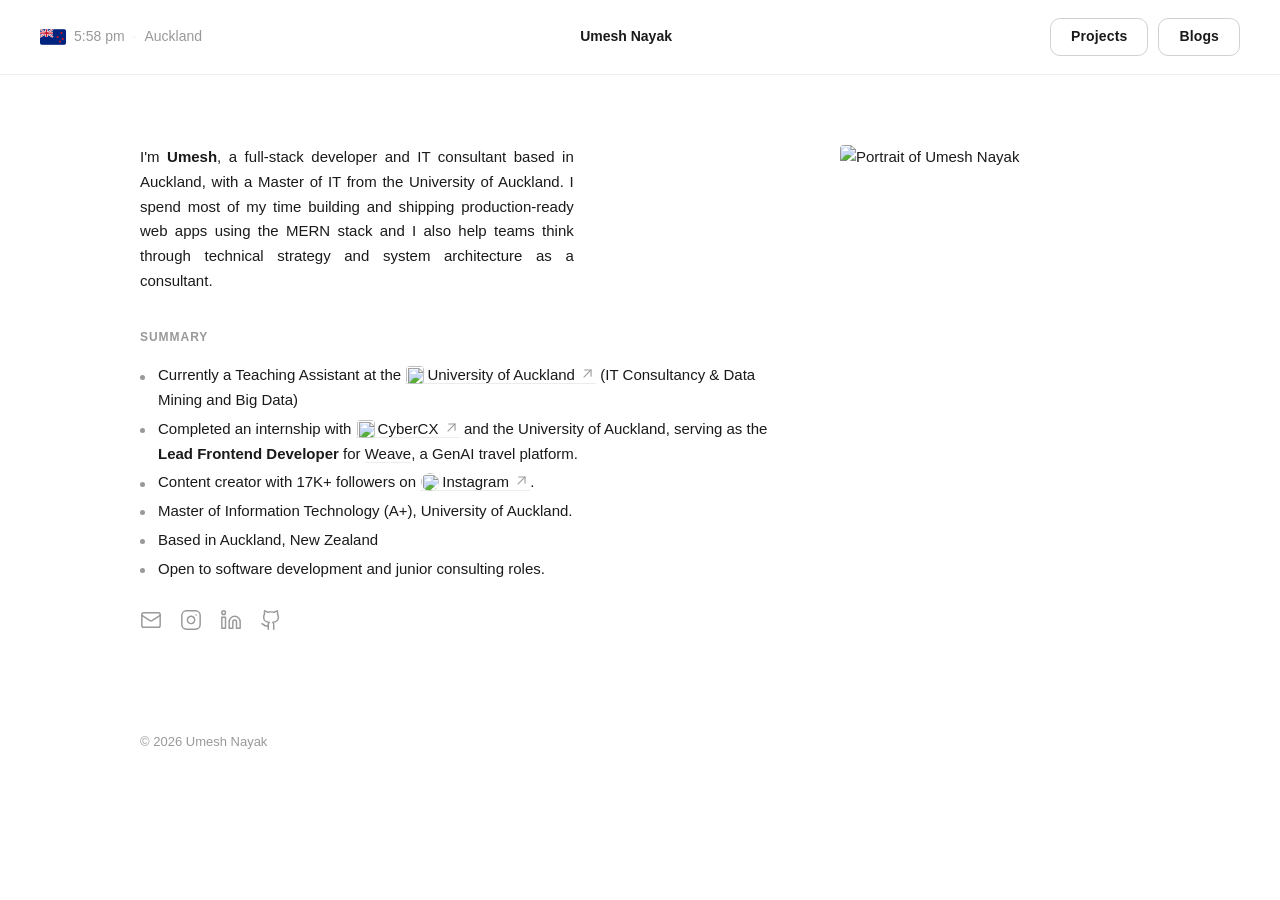
==== index.html @ 2d36c0cc "first commit" ====
<!DOCTYPE html>
<html lang="en">
<head>
  <meta charset="UTF-8" />
  <meta name="viewport" content="width=device-width, initial-scale=1.0" />
  <title>Umesh Nayak</title>
  <meta name="description" content="Umesh Nayak — Full-Stack Developer & IT Consultant, Auckland." />
  <link rel="stylesheet" href="style.css" />
</head>
<body>
  <!-- ===== Shared top bar (keep this identical on every page) ===== -->
  <header class="topbar">
    <!-- Auckland live clock + NZ flag, pinned left -->
    <div class="meta">
      <!-- Simple hand-drawn NZ flag. Swap for an official SVG any time. -->
      <svg class="flag" viewBox="0 0 40 24" width="26" height="16" role="img" aria-label="New Zealand">
        <rect width="40" height="24" fill="#00247d" />
        <path d="M0 0 20 12M20 0 0 12" stroke="#fff" stroke-width="3" />
        <path d="M10 0V12M0 6H20" stroke="#fff" stroke-width="4" />
        <path d="M10 0V12M0 6H20" stroke="#cc142b" stroke-width="2" />
        <path d="M0 0 20 12M20 0 0 12" stroke="#cc142b" stroke-width="1" />
        <circle cx="33" cy="6" r="1.7" fill="#cc142b" />
        <circle cx="27" cy="12" r="1.7" fill="#cc142b" />
        <circle cx="35" cy="15" r="1.7" fill="#cc142b" />
        <circle cx="31" cy="19" r="1.7" fill="#cc142b" />
      </svg>
      <span id="clock">--:--</span>
      <span class="dot">·</span>
      <span>Auckland</span>
    </div>

    <a href="index.html" class="name">Umesh Nayak</a>

    <nav class="nav">
      <a class="metal-btn metal-btn--ghost" href="projects.html">Projects</a>
      <a class="metal-btn metal-btn--ghost" href="blogs.html">Blogs</a>
    </nav>
  </header>

  <main class="wrap">
    <!-- ===== Intro + photo ===== -->
    <section class="intro">
      <div class="intro-text">
        <p>
          I'm <strong>Umesh</strong>, a full-stack developer and IT consultant based in Auckland, 
          with a Master of IT from the University of Auckland. I spend most of my 
          time building and shipping production-ready web apps using the MERN stack 
          and I also help teams think through technical 
          strategy and system architecture as a consultant.
        </p>

        <h2 class="label">Summary</h2>
        <ul class="summary">
          <li>Currently a Teaching Assistant at the <a href="https://www.auckland.ac.nz" target="_blank" rel="noopener noreferrer"><img class="inline-logo" src="https://www.google.com/s2/favicons?domain=auckland.ac.nz&amp;sz=64" alt="" />University of Auckland</a> (IT Consultancy & Data Mining and Big Data)</li>
          <li>Completed an internship with <a href="https://www.cybercx.com.au/" target="_blank" rel="noopener noreferrer"><img class="inline-logo" src="https://www.google.com/s2/favicons?domain=cybercx.com&amp;sz=64" alt="" />CyberCX</a> and the University of Auckland, serving as the <b>Lead Frontend Developer</b> for <a href="projects.html">Weave</a>, a GenAI travel platform.</li>
          <li>Content creator with 17K+ followers on <a href="https://www.instagram.com/gujju_kiwi/" target="_blank" rel="noopener noreferrer"><img class="inline-logo round" src="https://www.google.com/s2/favicons?domain=instagram.com&amp;sz=64" alt="" />Instagram</a>.</li>
          <li>Master of Information Technology (A+), University of Auckland.</li>
          <li>Based in Auckland, New Zealand</li>
          <li>Open to software development and junior consulting roles.</li>
        </ul>

        <!-- Thin line icons (Lucide style). stroke="currentColor" means the
             link colour in style.css tints them; hover darkens them. -->
        <div class="socials">
          <a class="social-link" href="mailto:upnayak2512@gmail.com" aria-label="Email">
            <svg viewBox="0 0 24 24" fill="none" stroke="currentColor" stroke-width="1.6" stroke-linecap="round" stroke-linejoin="round" aria-hidden="true">
              <rect width="20" height="16" x="2" y="4" rx="2" />
              <path d="m22 7-8.97 5.7a1.94 1.94 0 0 1-2.06 0L2 7" />
            </svg>
          </a>
          <a class="social-link" href="https://www.instagram.com/nayak__umesh" target="_blank" rel="noopener noreferrer" aria-label="Instagram">
            <svg viewBox="0 0 24 24" fill="none" stroke="currentColor" stroke-width="1.6" stroke-linecap="round" stroke-linejoin="round" aria-hidden="true">
              <rect width="20" height="20" x="2" y="2" rx="5" ry="5" />
              <path d="M16 11.37A4 4 0 1 1 12.63 8 4 4 0 0 1 16 11.37z" />
              <line x1="17.5" x2="17.51" y1="6.5" y2="6.5" />
            </svg>
          </a>
          <a class="social-link" href="https://www.linkedin.com/in/nayak-umesh/" target="_blank" rel="noopener noreferrer" aria-label="LinkedIn">
            <svg viewBox="0 0 24 24" fill="none" stroke="currentColor" stroke-width="1.6" stroke-linecap="round" stroke-linejoin="round" aria-hidden="true">
              <path d="M16 8a6 6 0 0 1 6 6v7h-4v-7a2 2 0 0 0-2-2 2 2 0 0 0-2 2v7h-4v-7a6 6 0 0 1 6-6z" />
              <rect width="4" height="12" x="2" y="9" />
              <circle cx="4" cy="4" r="2" />
            </svg>
          </a>
          <a class="social-link" href="https://github.com/umesh-2512" target="_blank" rel="noopener noreferrer" aria-label="GitHub">
            <svg viewBox="0 0 24 24" fill="none" stroke="currentColor" stroke-width="1.6" stroke-linecap="round" stroke-linejoin="round" aria-hidden="true">
              <path d="M15 22v-4a4.8 4.8 0 0 0-1-3.5c3 0 6-2 6-5.5.08-1.25-.27-2.48-1-3.5.28-1.15.28-2.35 0-3.5 0 0-1 0-3 1.5-2.64-.5-5.36-.5-8 0C6 2 5 2 5 2c-.3 1.15-.3 2.35 0 3.5A5.403 5.403 0 0 0 4 9c0 3.5 3 5.5 6 5.5-.39.49-.68 1.05-.85 1.65-.17.6-.22 1.23-.15 1.85v4" />
              <path d="M9 18c-4.51 2-5-2-7-2" />
            </svg>
          </a>
        </div>
      </div>

      <div class="intro-photo">
        <img src="img/UMESH.jpeg" alt="Portrait of Umesh Nayak" />
      </div>
    </section>

  </main>

  <footer class="foot">
    <span>&copy; <span id="year"></span> Umesh Nayak</span>
  </footer>

  <script src="script.js"></script>
</body>
</html>
---- style.css ----
/* ===================================================================
   Portfolio styles — one file, top to bottom:
     1. Variables + reset
     2. Top bar (clock, flag, name, nav)
     3. Page layout
     4. Sections (intro, experience/education, skills)
     5. Lists + socials
     6. Gallery + lightbox
     7. Footer
     8. Project categories (tabs + cards)
     9. Responsive
   =================================================================== */

/* ---------- 1. Variables + reset ---------- */
:root {
  --text: #1a1a1a;      /* main text      */
  --muted: #999;        /* dates, labels  */
  --line: #ececec;      /* borders        */
  --link: #3b5bdb;      /* link colour    */
  --accent-dev: #3b5bdb;        /* Development projects accent */
  --accent-consulting: #0d9488; /* Consulting projects accent  */
  --bg: #ffffff;
  --max-width: 1080px;
  --font: -apple-system, BlinkMacSystemFont, "Segoe UI", Roboto, Helvetica,
    Arial, sans-serif;
}

* {
  margin: 0;
  padding: 0;
  box-sizing: border-box;
}

body {
  font-family: var(--font);
  font-size: 15px;
  line-height: 1.65;
  color: var(--text);
  background: var(--bg);
  -webkit-font-smoothing: antialiased;
}

img {
  max-width: 100%;
  display: block;
}

a {
  color: var(--link);
}

/* ---------- 2. Top bar ---------- */
.topbar {
  display: flex;
  align-items: center;
  justify-content: space-between;
  gap: 20px;
  padding: 18px 40px;
  border-bottom: 1px solid var(--line);
  font-size: 14px;
}

/* Auckland clock + NZ flag, pinned to the left */
.meta {
  display: flex;
  align-items: center;
  gap: 8px;
  color: var(--muted);
  font-variant-numeric: tabular-nums;
}
.meta .flag {
  border-radius: 2px;
  flex-shrink: 0;
}
.meta .dot {
  color: var(--line);
}

.name {
  font-weight: 600;
  color: var(--text);
  text-decoration: none;
}

.nav {
  display: flex;
  gap: 10px;
}
/* the nav buttons are .metal-btn (see section 5) — just size them down a bit here */
.nav .metal-btn {
  height: 38px;
  padding: 0 20px;
}

/* ---------- 3. Page layout ---------- */
.wrap {
  max-width: var(--max-width);
  margin: 0 auto;
  padding: 70px 40px 40px;
}

/* space between the stacked sections on a page */
.block {
  margin-top: 56px;
}

.label {
  font-size: 12px;
  font-weight: 600;
  letter-spacing: 0.08em;
  text-transform: uppercase;
  color: var(--muted);
  margin: 0 0 16px;
}

/* ---------- 4. Sections ---------- */

/* Intro: text on the left, photo on the right */
.intro {
  display: grid;
  grid-template-columns: 1fr 300px;
  gap: 60px;
  align-items: start;
}
.intro-text p {
  max-width: 52ch;
  text-align: justify;
}
.intro-photo img {
  width: 100%;
  border-radius: 4px;
  object-fit: cover;
}

.intro .label {
  margin-top: 34px;
}

/* Summary bullets */
.summary {
  list-style: none;
}
.summary li {
  position: relative;
  padding-left: 18px;
  margin-bottom: 4px;
}
.summary li::before {
  content: "";
  position: absolute;
  left: 0;
  top: 0.75em;
  width: 5px;
  height: 5px;
  border-radius: 50%;
  background: var(--muted);
}

/* Experience + Education entries */
.entry {
  max-width: 62ch;
  margin-bottom: 24px;
}
.entry:last-child {
  margin-bottom: 0;
}
.entry-head {
  display: flex;
  justify-content: space-between;
  align-items: baseline;
  gap: 16px;
}
.entry-title {
  font-weight: 600;
}
.entry-date {
  color: var(--muted);
  font-size: 13px;
  white-space: nowrap;
}
.entry-org {
  color: var(--muted);
  font-size: 14px;
}
.entry-desc {
  margin-top: 6px;
}

/* Skills table */
.skills {
  display: grid;
  gap: 10px;
  max-width: 62ch;
}
.skills > div {
  display: grid;
  grid-template-columns: 120px 1fr;
  gap: 16px;
}
.skills dt {
  color: var(--muted);
  font-size: 14px;
}

/* ---------- 5. Lists + socials ---------- */
.list {
  list-style: none;
  max-width: 62ch;
}
.list li {
  display: flex;
  flex-direction: column;
  margin-bottom: 20px;
}
.list-title {
  align-self: start;          /* underline hugs the text, not the whole row */
  color: var(--text);
  text-decoration: none;
  font-weight: 600;
  border-bottom: 1px solid var(--line);
  transition: border-color 0.15s ease;
}
.list-title:hover {
  border-bottom-color: var(--text);
}
.list-desc {
  color: var(--muted);
  font-size: 14px;
}

.socials {
  display: flex;
  gap: 18px;
  margin-top: 28px;
}
.socials a {
  display: inline-flex;
  color: var(--muted);
  text-decoration: none;
  transition: color 0.15s ease;
}
.socials a:hover {
  color: var(--text);
}
.socials svg {
  width: 22px;
  height: 22px;
}

/* Text links inside the content (Summary, Experience, Projects).
   Normal text colour + a grey underline; on hover the underline
   darkens and the arrow nudges up-and-right. */
.intro-text a:not(.social-link):not(.metal-btn),
.entry-desc a,
.list-desc a {
  color: var(--text);
  text-decoration: none;
  border-bottom: 1px solid var(--line);
  transition: border-color 0.15s ease;
}
.intro-text a:not(.social-link):hover,
.entry-desc a:hover,
.list-desc a:hover {
  border-bottom-color: var(--text);
}

/* "Opens in a new tab" arrow, added automatically to external links.
   It's a thin SVG so it stays crisp at any size — tweak --arrow-size
   to make it bigger or smaller. On hover it darkens and nudges. */
.intro-text a[target="_blank"]:not(.social-link)::after,
.entry-desc a[target="_blank"]::after,
.list-desc a[target="_blank"]::after,
.list-title[target="_blank"]::after {
  --arrow-size: 1.15em;
  content: "";
  display: inline-block;
  width: var(--arrow-size);
  height: var(--arrow-size);
  margin-left: 4px;
  vertical-align: -0.15em;
  background: no-repeat center / contain
    url("data:image/svg+xml,%3Csvg xmlns='http://www.w3.org/2000/svg' viewBox='0 0 24 24' fill='none' stroke='%23999' stroke-width='1.5' stroke-linecap='round' stroke-linejoin='round'%3E%3Cline x1='7' y1='17' x2='17' y2='7'/%3E%3Cpolyline points='8 7 17 7 17 16'/%3E%3C/svg%3E");
  transition: transform 0.15s ease, filter 0.15s ease;
}
.intro-text a[target="_blank"]:not(.social-link):hover::after,
.entry-desc a[target="_blank"]:hover::after,
.list-desc a[target="_blank"]:hover::after,
.list-title[target="_blank"]:hover::after {
  transform: translate(2px, -2px);
  filter: brightness(0); /* grey arrow -> near-black on hover */
}

/* Small logo / avatar sitting inline with text (see Summary bullets) */
.inline-logo {
  display: inline-block;      /* overrides the global `img { display: block }` */
  width: 18px;
  height: 18px;
  border-radius: 4px;         /* add class "round" for circular avatars */
  object-fit: cover;
  vertical-align: -4px;       /* nudges it onto the text baseline */
  margin: 0 3px 0 1px;
}
.inline-logo.round {
  border-radius: 50%;
}

/* Nav buttons (Projects, Gallery).
   Two variants for hierarchy: --primary is filled, --ghost is outline.
   Motion is CSS, tuned to the Framer Motion spec: ~180ms, a spring-like
   ease with a touch of overshoot, scale-up on hover, scale-down on press. */
.metal-btn {
  --btn-ease: cubic-bezier(0.34, 1.4, 0.64, 1); /* mild spring overshoot */
  display: inline-flex;
  align-items: center;
  justify-content: center;
  gap: 7px;
  height: 46px;
  padding: 0 26px;
  border: 1px solid transparent;
  border-radius: 10px;
  font-size: 14px;
  font-weight: 600;
  letter-spacing: 0.01em;
  white-space: nowrap;
  text-decoration: none;
  cursor: pointer;
  color: var(--text);
  transition: transform 180ms var(--btn-ease), background-color 180ms ease,
    border-color 180ms ease, box-shadow 180ms ease, color 180ms ease;
}
.metal-btn:focus-visible {
  outline: 2px solid var(--text);
  outline-offset: 2px;
}
.metal-btn:active {
  transform: scale(0.97);
  transition-duration: 90ms;
}


/* Secondary — ghost / outline, flat at rest */
.metal-btn--ghost {
  background-color: transparent;
  border-color: rgba(0, 0, 0, 0.18);
}
.metal-btn--ghost:hover {
  transform: scale(1.03);
  background-color: rgba(0, 0, 0, 0.05);
  border-color: rgba(0, 0, 0, 0.32);
  box-shadow: 0 4px 14px rgba(0, 0, 0, 0.08);
}
.metal-btn--ghost:active {
  transform: scale(0.97);
  background-color: rgba(0, 0, 0, 0.07);
}

@media (prefers-reduced-motion: reduce) {
  .metal-btn,
  .metal-btn:hover,
  .metal-btn:active {
    transform: none;
    transition: background-color 120ms ease, border-color 120ms ease,
      box-shadow 120ms ease;
  }
}

/* Split button — a main action with an attached round icon segment on the
   right. The pasted Tailwind spec is that right segment (.split-btn__toggle). */
.split-btn {
  display: inline-flex;
  align-items: stretch;
}
.split-btn > a,
.split-btn > button {
  display: inline-flex;
  align-items: center;
  justify-content: center;
  gap: 6px;
  height: 36px;
  padding: 0 16px;
  font: 500 14px/1 inherit;
  white-space: nowrap;
  cursor: pointer;
  text-decoration: none;
  color: #fafafa;
  background: #171717;
  border: 0;
  border-radius: 9999px;
  outline-offset: 2px;
  transition: background 0.15s ease, transform 0.15s ease;
  box-shadow: 0 0 0 0.5px rgb(23, 23, 23),
    inset 0 0 0 1px rgba(255, 255, 255, 0.14);
}
.split-btn > *:hover {
  background: rgba(23, 23, 23, 0.9);
}
.split-btn > *:active {
  transform: scale(0.97);
}
.split-btn > *:focus-visible {
  outline: 2px solid rgba(23, 23, 23, 0.7);
}
.split-btn > *:disabled {
  opacity: 0.5;
  pointer-events: none;
}
.split-btn svg {
  width: 16px;
  height: 16px;
  flex-shrink: 0;
  pointer-events: none;
}
.split-btn__main {         /* left segment: flat inner edge */
  border-top-right-radius: 0;
  border-bottom-right-radius: 0;
}
.split-btn__toggle {       /* right segment: narrow, icon only, left divider */
  width: 32px;
  padding: 0;
  border-top-left-radius: 0;
  border-bottom-left-radius: 0;
  border-left: 1px solid rgba(250, 250, 250, 0.3);
}

/* ---------- 6. Gallery + lightbox ---------- */
.gallery-intro {
  color: var(--muted);
  font-size: 14px;
  margin-bottom: 22px;
}

/* Masonry-style columns — images keep their own height */
.gallery-grid {
  columns: 3 240px;
  column-gap: 14px;
}
.gallery-grid img {
  width: 100%;
  margin-bottom: 14px;
  border-radius: 4px;
  cursor: zoom-in;
  break-inside: avoid;
  transition: opacity 0.15s ease;
}
.gallery-grid img:hover {
  opacity: 0.85;
}

.lightbox {
  position: fixed;
  inset: 0;
  z-index: 50;
  display: none;
  align-items: center;
  justify-content: center;
  padding: 40px;
  background: rgba(0, 0, 0, 0.85);
  cursor: zoom-out;
}
.lightbox.open {
  display: flex;
}
.lightbox img {
  max-width: 100%;
  max-height: 100%;
  border-radius: 4px;
  cursor: default;
}
.lightbox__close,
.lightbox__prev,
.lightbox__next {
  position: absolute;
  z-index: 1;
  display: inline-flex;
  align-items: center;
  justify-content: center;
  width: 42px;
  height: 42px;
  padding: 0;
  border: 1px solid rgba(255, 255, 255, 0.35);
  border-radius: 50%;
  color: #fff;
  background: rgba(0, 0, 0, 0.45);
  font: 24px/1 var(--font);
  cursor: pointer;
  transition: background 0.15s ease, border-color 0.15s ease;
}
.lightbox__close:hover,
.lightbox__prev:hover,
.lightbox__next:hover {
  border-color: rgba(255, 255, 255, 0.8);
  background: rgba(0, 0, 0, 0.75);
}
.lightbox__close:focus-visible,
.lightbox__prev:focus-visible,
.lightbox__next:focus-visible {
  outline: 2px solid #fff;
  outline-offset: 3px;
}
.lightbox__close {
  top: 24px;
  right: 24px;
  font-size: 28px;
}
.lightbox__prev {
  left: 24px;
  top: 50%;
  transform: translateY(-50%);
}
.lightbox__next {
  right: 24px;
  top: 50%;
  transform: translateY(-50%);
}

/* ---------- 7. Footer ---------- */
.foot {
  max-width: var(--max-width);
  margin: 0 auto;
  padding: 60px 40px 40px;
  color: var(--muted);
  font-size: 13px;
}

/* ---------- 8. Project categories (tabs + cards) ---------- */

.section-intro {
  color: var(--text);
  font-size: 14px;
  max-width: 60ch;
  margin: 0 0 20px;
}

/* Centre the Projects header + toggle, and make that text black */
.projects {
  text-align: center;
}
.projects .label {
  color: var(--text);
}
.projects .section-intro,
.projects .panel-intro {
  margin-left: auto;
  margin-right: auto;
}
.projects .card {
  text-align: left; /* card bodies stay left-aligned for readability */
}
/* Let the card grid run wider than the rest of the page content, so the
   3 cards get more room. Centred with the margin-left/transform trick. */
.projects .cards {
  width: min(1220px, calc(100vw - 60px));
  margin-left: 50%;
  transform: translateX(-50%);
}

/* Segmented tab switcher */
.tabs {
  display: inline-flex;
  gap: 4px;
  padding: 4px;
  margin-bottom: 26px;
  background: #f4f4f5;
  border-radius: 12px;
}
.tab {
  display: inline-flex;
  align-items: center;
  gap: 7px;
  padding: 8px 16px;
  border: 0;
  border-radius: 9px;
  background: transparent;
  color: var(--text);
  font: 600 13px/1 var(--font);
  cursor: pointer;
  transition: color 0.15s ease, background 0.15s ease, box-shadow 0.15s ease;
}
.tab svg {
  width: 15px;
  height: 15px;
}
.tab:hover {
  color: var(--text);
}
.tab.is-active {
  background: var(--bg);
  box-shadow: 0 1px 3px rgba(0, 0, 0, 0.12);
}
.tab[data-panel="dev"].is-active {
  color: var(--accent-dev);
}
.tab[data-panel="consulting"].is-active {
  color: var(--accent-consulting);
}
.tab:focus-visible {
  outline: 2px solid var(--text);
  outline-offset: 2px;
}

/* Panels — one shown at a time, fading/sliding in when switched */
.panel {
  display: none;
}
.panel.is-active {
  display: block;
  animation: panel-in 0.25s ease both;
}
@keyframes panel-in {
  from {
    opacity: 0;
    transform: translateY(8px);
  }
  to {
    opacity: 1;
    transform: translateY(0);
  }
}

/* Each panel carries its own accent colour + matching tag tint */
.panel[data-accent="dev"] {
  --panel-accent: var(--accent-dev);
  --panel-tint: #eef1fc;
  --panel-tint-border: #d7def7;
}
.panel[data-accent="consulting"] {
  --panel-accent: var(--accent-consulting);
  --panel-tint: #e4f4f2;
  --panel-tint-border: #c2e5e0;
}
.panel-intro {
  color: var(--muted);
  font-size: 14px;
  max-width: 60ch;
  margin-bottom: 18px;
}

/* Project cards — 3-up grid, dropping to 2 then 1 on smaller screens.
   A partial last row (1–2 cards) stays left-aligned at the same column
   width, so cards never stretch unevenly. */
.cards {
  display: grid;
  grid-template-columns: repeat(3, 1fr);
  grid-auto-rows: 1fr;   /* every row the same height, so CTAs line up */
  gap: 20px;
  align-items: stretch;
}
.card {
  display: flex;
  flex-direction: column;
  height: 100%;          /* fill the (equal-height) grid cell */
  padding: 18px 20px;
  border: 1px solid var(--line);
  border-left: 3px solid var(--panel-accent);
  border-radius: 12px;
  transition: transform 0.18s ease, box-shadow 0.18s ease;
}
.card:hover {
  transform: translateY(-2px);
  box-shadow: 0 8px 22px rgba(0, 0, 0, 0.07);
}

/* Card image box. Empty (with a letter inside) it's an accent-tinted
   placeholder; drop an <img> inside it and the image fills the box,
   cropped to the same 16:10 and clipped to the border-radius. */
.card-media {
  width: 100%;
  aspect-ratio: 16 / 10;
  margin-bottom: 14px;
  border-radius: 8px;
  overflow: hidden;
  border: 1px solid var(--panel-tint-border);
  background: linear-gradient(135deg, var(--panel-tint), #fff);
  display: flex;
  align-items: center;
  justify-content: center;
  font-size: 32px;
  font-weight: 700;
  color: var(--panel-accent);
}
.card-media img {
  width: 100%;
  height: 100%;
  object-fit: cover;
  object-position: top; /* show the top of the screenshot, not a cropped middle strip */
  display: block;
}

.card-media--logo img {
  object-fit: contain;
  object-position: center;
  padding: 4px;
}

/* Project-type badge: base = client/professional, --learning = personal/academic */
.card-badge {
  align-self: flex-start;
  margin-bottom: 10px;
  padding: 3px 9px;
  font-size: 10px;
  font-weight: 700;
  letter-spacing: 0.06em;
  text-transform: uppercase;
  border-radius: 5px;
  color: var(--muted);
  background: #f4f4f5;
  border: 1px solid var(--line);
}
.card-badge--learning {
  color: #b45309;
  background: #fdf4e8;
  border-color: #f2ddc2;
}

/* Stagger the cards in as they enter the viewport (script.js block 5
   adds .reveal to the grid, then .in-view per card). No JS = no hiding. */
.cards.reveal .card {
  opacity: 0;
}
.cards.reveal .card.in-view {
  opacity: 1;
  animation: card-in 0.5s ease backwards;
  animation-delay: calc(var(--reveal-i, 0) * 60ms);
}
@keyframes card-in {
  from {
    opacity: 0;
    transform: translateY(14px);
  }
  to {
    opacity: 1;
    transform: translateY(0);
  }
}

.card-head {
  display: flex;
  flex-direction: column;
  gap: 2px;
  margin-bottom: 8px;
}
.card-title {
  font-size: 16px;
  font-weight: 600;
}
.card-meta {
  flex-shrink: 0;
  color: var(--muted);
  font-size: 13px;
  color:#b45309
}
.card-desc {
  font-size: 14px;
  margin-bottom: 10px;
}
.card-line {
  font-size: 13.5px;
  margin-bottom: 3px;
}
.card-key {
  display: inline-block;
  min-width: 50px;
  color: var(--muted);
  font-size: 11px;
  font-weight: 600;
  letter-spacing: 0.06em;
  text-transform: uppercase;
    color:#b45309

}

/* Lead line: the one-sentence hook above the description */
.card-hook {
  font-size: 14px;
  font-weight: 600;
  margin-bottom: 8px;
}

/* Numbers / metrics in card and case study copy get the accent colour */
.card strong,
.case strong {
  color: var(--panel-accent);
  font-weight: 600;
}

/* A whole consulting card that is a link to its case study page */
.card-link {
  text-decoration: none;
  color: inherit;
  cursor: pointer;
}
.card-link:focus-visible {
  outline: 2px solid var(--panel-accent);
  outline-offset: 2px;
}
/* FlowButton, used two ways:
   - Consulting cards: a decorative <span> inside the whole card's <a>;
     the card link does the navigating, and hovering anywhere on the card
     triggers it (.card-link:hover .flow-btn below).
   - Development cards: a real <a class="flow-btn"> (Live / GitHub / etc),
     which triggers on its own hover/focus since it's the link itself.
   Same look and animation either way. margin-top: auto pins it to the
   bottom of the flex-column card, so it never crowds the tags above. */
.flow-btn {
  --flow-fill: #111111;
  position: relative;
  align-self: flex-start;
  margin-top: auto;
  display: inline-flex;
  align-items: center;
  gap: 4px;
  overflow: hidden;
  padding: 12px 32px;
  border: 1.5px solid rgba(51, 51, 51, 0.4);
  border-radius: 100px;
  background: transparent;
  font-size: 14px;
  font-weight: 600;
  color: var(--flow-fill);
  text-decoration: none;
  transition: color 0.6s cubic-bezier(0.23, 1, 0.32, 1),
    border-color 0.6s cubic-bezier(0.23, 1, 0.32, 1),
    border-radius 0.6s cubic-bezier(0.23, 1, 0.32, 1),
    transform 0.2s ease;
}
.flow-btn__text {
  position: relative;
  z-index: 1;
  transform: translateX(-12px);
  transition: transform 0.8s ease-out;
}
.flow-btn__arrow {
  position: absolute;
  width: 16px;
  height: 16px;
  z-index: 9;
  color: var(--flow-fill);
  transition: left 0.8s cubic-bezier(0.34, 1.56, 0.64, 1),
    right 0.8s cubic-bezier(0.34, 1.56, 0.64, 1),
    color 0.8s cubic-bezier(0.34, 1.56, 0.64, 1);
}
.flow-btn__arrow svg {
  display: block;
  width: 100%;
  height: 100%;
}
.flow-btn__arrow--in {
  left: -25%;
}
.flow-btn__arrow--out {
  right: 16px;
}
.flow-btn__circle {
  position: absolute;
  top: 50%;
  left: 50%;
  width: 16px;
  height: 16px;
  transform: translate(-50%, -50%);
  border-radius: 50%;
  background: var(--flow-fill);
  opacity: 0;
  transition: width 0.8s cubic-bezier(0.19, 1, 0.22, 1),
    height 0.8s cubic-bezier(0.19, 1, 0.22, 1),
    opacity 0.8s cubic-bezier(0.19, 1, 0.22, 1);
}

.card-link:hover .flow-btn,
.card-link:focus-visible .flow-btn,
.flow-btn:hover,
.flow-btn:focus-visible {
  border-color: transparent;
  border-radius: 12px;
  color: #fff;
}
.card-link:hover .flow-btn__text,
.card-link:focus-visible .flow-btn__text,
.flow-btn:hover .flow-btn__text,
.flow-btn:focus-visible .flow-btn__text {
  transform: translateX(12px);
}
.card-link:hover .flow-btn__arrow--in,
.card-link:focus-visible .flow-btn__arrow--in,
.flow-btn:hover .flow-btn__arrow--in,
.flow-btn:focus-visible .flow-btn__arrow--in {
  left: 16px;
  color: #fff;
}
.card-link:hover .flow-btn__arrow--out,
.card-link:focus-visible .flow-btn__arrow--out,
.flow-btn:hover .flow-btn__arrow--out,
.flow-btn:focus-visible .flow-btn__arrow--out {
  right: -25%;
  color: #fff;
}
.card-link:hover .flow-btn__circle,
.card-link:focus-visible .flow-btn__circle,
.flow-btn:hover .flow-btn__circle,
.flow-btn:focus-visible .flow-btn__circle {
  width: 220px;
  height: 220px;
  opacity: 1;
}
.card-link:active .flow-btn,
.flow-btn:active {
  transform: scale(0.95);
}

@media (prefers-reduced-motion: reduce) {
  .flow-btn,
  .flow-btn__text,
  .flow-btn__arrow,
  .flow-btn__circle {
    transition: none;
  }
}

/* Skill / tech tags */
.tags {
  display: flex;
  flex-wrap: wrap;
  justify-content: flex-start;
  gap: 6px;
  list-style: none;
  margin: 13px 0 16px;   /* the 16px is the min gap before the CTA below */
  padding: 0;
}
.tags li {
  padding: 3px 10px;
  font-size: 12px;
  border-radius: 999px;
  color: var(--panel-accent);
  background: var(--panel-tint);
  border: 1px solid var(--panel-tint-border);
}

.card-links {
  display: flex;
  gap: 16px;
  margin-top: auto;    /* pin to the bottom of equal-height grid cards */
}
/* the links inside are .flow-btn, same as the consulting cards (see below) */

/* ---------- Case study page (case-study.html) ---------- */

/* Cross-document fade on navigation, where the browser supports it */
@view-transition {
  navigation: auto;
}

.case {
  /* all case studies are consulting, so borrow that accent + tint */
  --panel-accent: var(--accent-consulting);
  --panel-tint: #e4f4f2;
  --panel-tint-border: #c2e5e0;
  max-width: 62ch;
  margin: 0 auto;
  animation: panel-in 0.3s ease both; /* reuses the tab-panel fade/slide */
}
.case-back {
  margin-bottom: 22px;
  font-size: 13px;
}
.case-back a {
  color: var(--muted);
  text-decoration: none;
}
.case-back a:hover {
  color: var(--text);
}
.case-back--bottom {
  margin: 44px 0 0;
  padding-top: 20px;
  border-top: 1px solid var(--line);
}
.case .card-badge {
  margin-bottom: 14px;
}
.case-logo {
  width: 220px;
  height: auto;
  margin-bottom: 18px;
}
.case-title {
  font-size: 30px;
  font-weight: 700;
  line-height: 1.2;
  margin-bottom: 6px;
}
.case-meta {
  color: var(--muted);
  font-size: 14px;
  margin-bottom: 20px;
}
.case-hook {
  font-size: 18px;
  font-weight: 600;
  line-height: 1.45;
  margin-bottom: 14px;
}
.case-overview {
  font-size: 15px;
  margin-bottom: 18px;
}
.case .tags {
  margin-bottom: 4px;
}
.case-section {
  margin-top: 30px;
}
.case-section h2 {
  font-size: 13px;
  font-weight: 700;
  letter-spacing: 0.06em;
  text-transform: uppercase;
  color: var(--muted);
  margin-bottom: 10px;
}
.case-section p {
  margin-bottom: 12px;
}
.case-section ul {
  margin: 0 0 12px;
  padding-left: 20px;
}
.case-section li {
  margin-bottom: 8px;
}

/* ---------- Blog (blogs.html, blog-post.html) ---------- */

/* Editorial blog listing: compact, equal-height cards in a responsive grid. */
.blog-page {
  margin-top: 16px;
}
.blog-page__intro {
  max-width: 700px;
  margin-bottom: 42px;
}
.blog-page__eyebrow {
  color: var(--muted);
  font-size: 12px;
  font-weight: 700;
  letter-spacing: 0.14em;
  margin-bottom: 12px;
}
.blog-page__intro h1 {
  max-width: none;
  font-size: clamp(14px, 2.4vw, 30px);
  font-weight: 700;
  line-height: 1.08;
  white-space: nowrap;
}
.blog-page__lede {
  max-width: 50ch;
  margin-top: 18px;
  color: var(--muted);
  font-size: 16px;
}
.blog-grid {
  display: grid;
  grid-template-columns: repeat(3, minmax(0, 1fr));
  gap: 24px;
}
.blog-card {
  display: block;
  min-width: 0;
  border: 1px solid var(--line);
  border-radius: 4px;
  color: inherit;
  text-decoration: none;
  overflow: hidden;
  transition: border-color 0.18s ease, box-shadow 0.18s ease;
}
.blog-card:hover {
  border-color: #cfcfcf;
  box-shadow: 0 5px 16px rgba(0, 0, 0, 0.05);
}
.blog-card:focus-visible {
  outline: 2px solid var(--text);
  outline-offset: 2px;
}
.blog-card__image {
  width: 100%;
  aspect-ratio: 16 / 9;
  overflow: hidden;
  background: #f4f4f4;
}
.blog-card__image img {
  width: 100%;
  height: 100%;
  object-fit: cover;
  object-position: center;
}
.blog-card:first-child .blog-card__image img,
.blog-card:nth-child(4) .blog-card__image img {
  object-fit: cover;
}
.blog-card__body {
  display: flex;
  flex-direction: column;
  min-height: 206px;
  padding: 18px 18px 16px;
}
.blog-card__meta {
  color: var(--muted);
  font-size: 11px;
  font-weight: 700;
  letter-spacing: 0.06em;
  text-transform: uppercase;
}
.blog-card h2 {
  margin-top: 9px;
  font-size: 18px;
  font-weight: 650;
  line-height: 1.25;
}
.blog-card__hook {
  font-weight: 600;
  font-size: 15px;
  margin-bottom: 6px;
}
.blog-card__excerpt {
  margin-top: 10px;
  font-size: 14px;
  line-height: 1.5;
  color: var(--muted);
}
.blog-card__more {
  display: inline-block;
  margin-top: auto;
  padding-top: 18px;
  color: var(--muted);
  font-size: 13px;
  font-weight: 600;
  white-space: nowrap;
}
.blog-card:hover .blog-card__more {
  color: var(--text);
}

/* Full post: readable column, image (if any) shown large below the text,
   same visual rhythm as the case study page. */
.post {
  max-width: 62ch;
  margin: 0 auto;
  animation: panel-in 0.3s ease both;
}
.post-back {
  margin-bottom: 22px;
  font-size: 13px;
}
.post-back a {
  color: var(--muted);
  text-decoration: none;
}
.post-back a:hover {
  color: var(--text);
}
.post-back--bottom {
  margin: 44px 0 0;
  padding-top: 20px;
  border-top: 1px solid var(--line);
}
.post-head {
  display: flex;
  align-items: center;
  gap: 14px;
  margin-bottom: 24px;
}
.post-avatar {
  width: 56px;
  height: 56px;
  border-radius: 50%;
  object-fit: cover;
  flex-shrink: 0;
}
.post-name {
  font-weight: 600;
  font-size: 16px;
}
.post-meta {
  color: var(--muted);
  font-size: 13px;
}
.post-hook {
  font-size: 20px;
  font-weight: 600;
  line-height: 1.4;
  margin-bottom: 16px;
}
.post-body p {
  font-size: 15px;
  line-height: 1.75;
  margin-bottom: 16px;
}
.post-image {
  width: 100%;
  border-radius: 12px;
  margin: 22px 0;
}
.post-gallery {
  display: grid;
  grid-template-columns: repeat(2, minmax(0, 1fr));
  gap: 12px;
  margin: 24px 0;
}
.post-gallery__item {
  display: block;
  width: 100%;
  aspect-ratio: 4 / 3;
  padding: 0;
  border: 1px solid var(--line);
  border-radius: 6px;
  overflow: hidden;
  background: #f4f4f4;
  cursor: zoom-in;
}
.post-gallery__item:focus-visible {
  outline: 2px solid var(--text);
  outline-offset: 2px;
}
.post-gallery__item img {
  width: 100%;
  height: 100%;
  object-fit: cover;
  transition: transform 0.2s ease, opacity 0.2s ease;
}
.post-gallery__item:hover img {
  transform: scale(1.03);
  opacity: 0.88;
}
.post-related {
  margin-top: 8px;
  font-size: 14px;
}
.post-related a {
  color: var(--text);
  font-weight: 600;
  text-decoration: none;
  border-bottom: 1px solid var(--line);
  transition: border-color 0.15s ease;
}
.post-related a:hover {
  border-bottom-color: var(--text);
}

@media (prefers-reduced-motion: reduce) {
  .panel.is-active {
    animation: none;
  }
  .card:hover {
    transform: none;
  }
  .case {
    animation: none;
  }
  .blog-card:hover {
    transform: none;
  }
  .post {
    animation: none;
  }
  .post-gallery__item img {
    transition: none;
  }
}

/* Tablet: two project cards per row */
@media (max-width: 900px) {
  .cards {
    grid-template-columns: repeat(2, 1fr);
  }
  .blog-grid {
    grid-template-columns: repeat(2, minmax(0, 1fr));
  }
}

/* ---------- 9. Responsive ---------- */
@media (max-width: 720px) {
  .topbar {
    flex-wrap: wrap;
    gap: 10px 16px;
    padding: 14px 20px;
  }
  .wrap {
    padding: 40px 20px;
  }
  .intro {
    grid-template-columns: 1fr;
    gap: 30px;
  }
  .intro-photo {
    order: -1; /* photo first on mobile */
    max-width: 220px;
  }
  .skills > div {
    grid-template-columns: 1fr;
    gap: 2px;
  }
  .entry-head {
    flex-direction: column;
    gap: 2px;
  }
  .tabs {
    display: flex;
  }
  .tab {
    flex: 1;
    justify-content: center;
  }
  .cards {
    grid-template-columns: 1fr;
    grid-auto-rows: auto; /* single column, let each card be its own height */
  }
  .blog-page__intro {
    margin-bottom: 30px;
  }
  .blog-page__intro h1 {
    font-size: 14px;
  }
  .blog-grid {
    grid-template-columns: 1fr;
    gap: 18px;
  }
  .gallery-grid {
    columns: 2 150px;
  }
  .foot {
    padding: 40px 20px;
  }
}
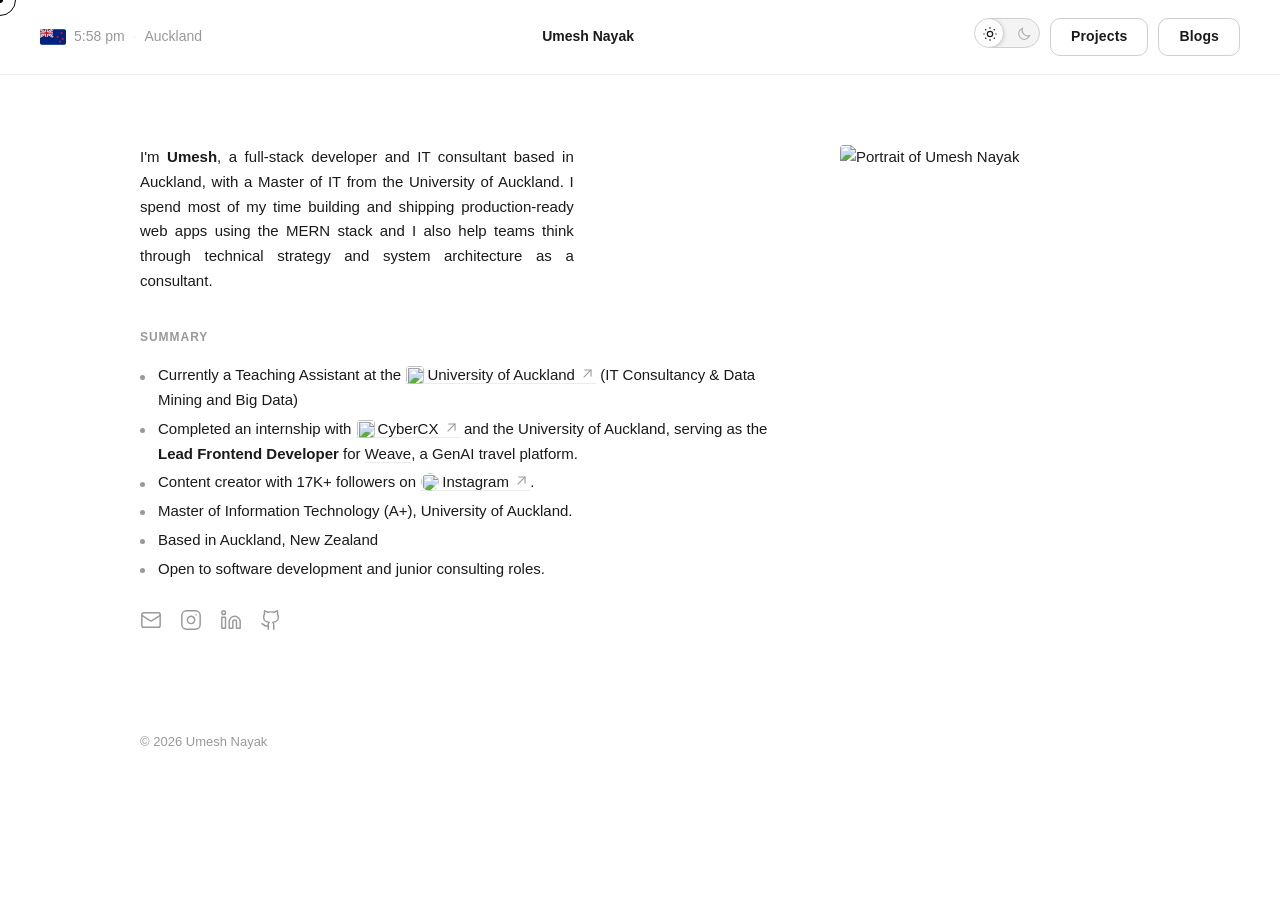
==== commit fac1156d: "Added theme toggle" ====
--- a/index.html
+++ b/index.html
@@ -6,6 +6,7 @@
   <title>Umesh Nayak</title>
   <meta name="description" content="Umesh Nayak — Full-Stack Developer & IT Consultant, Auckland." />
   <link rel="stylesheet" href="style.css" />
+  <script>document.documentElement.dataset.theme = localStorage.getItem("portfolio-theme") || (matchMedia("(prefers-color-scheme: dark)").matches ? "dark" : "light");</script>
 </head>
 <body>
   <!-- ===== Shared top bar (keep this identical on every page) ===== -->
@@ -32,6 +33,9 @@
     <a href="index.html" class="name">Umesh Nayak</a>
 
     <nav class="nav">
+      <button class="theme-switch" type="button" aria-label="Switch to dark mode" aria-pressed="false">
+        <span class="theme-switch__track"><svg class="theme-switch__sun" viewBox="0 0 24 24" aria-hidden="true"><circle cx="12" cy="12" r="4" /><path d="M12 2v2M12 20v2M4.93 4.93l1.41 1.41M17.66 17.66l1.41 1.41M2 12h2M20 12h2M4.93 19.07l1.41-1.41M17.66 6.34l1.41-1.41" /></svg><svg class="theme-switch__moon" viewBox="0 0 24 24" aria-hidden="true"><path d="M20.5 14.3A8.5 8.5 0 1 1 9.7 3.5 8.5 8.5 0 0 0 20.5 14.3Z" /></svg><span class="theme-switch__knob"></span></span>
+      </button>
       <a class="metal-btn metal-btn--ghost" href="projects.html">Projects</a>
       <a class="metal-btn metal-btn--ghost" href="blogs.html">Blogs</a>
     </nav>
--- a/style.css
+++ b/style.css
@@ -13,6 +13,7 @@
 
 /* ---------- 1. Variables + reset ---------- */
 :root {
+  color-scheme: light;
   --text: #1a1a1a;      /* main text      */
   --muted: #999;        /* dates, labels  */
   --line: #ececec;      /* borders        */
@@ -20,9 +21,38 @@
   --accent-dev: #3b5bdb;        /* Development projects accent */
   --accent-consulting: #0d9488; /* Consulting projects accent  */
   --bg: #ffffff;
+  --surface: #ffffff;
+  --surface-raised: #ffffff;
+  --surface-muted: #f4f4f5;
+  --surface-image: #f4f4f4;
+  --border-strong: #d0d0d4;
+  --shadow-subtle: rgba(0, 0, 0, 0.07);
+  --button-fill: #111111;
+  --button-text: #ffffff;
+  --focus: #1a1a1a;
   --max-width: 1080px;
   --font: -apple-system, BlinkMacSystemFont, "Segoe UI", Roboto, Helvetica,
     Arial, sans-serif;
+}
+
+[data-theme="dark"] {
+  color-scheme: dark;
+  --text: #f4f4f5;
+  --muted: #a1a1aa;
+  --line: #303238;
+  --link: #8ab4f8;
+  --accent-dev: #8ab4f8;
+  --accent-consulting: #55c7bb;
+  --bg: #111214;
+  --surface: #191a1f;
+  --surface-raised: #202127;
+  --surface-muted: #27282f;
+  --surface-image: #24252b;
+  --border-strong: #4a4c55;
+  --shadow-subtle: rgba(0, 0, 0, 0.28);
+  --button-fill: #f4f4f5;
+  --button-text: #17181b;
+  --focus: #f4f4f5;
 }
 
 * {
@@ -36,8 +66,61 @@
   font-size: 15px;
   line-height: 1.65;
   color: var(--text);
-  background: var(--bg);
+  background-color: var(--bg);
   -webkit-font-smoothing: antialiased;
+}
+
+.topbar,
+.foot,
+.card-badge,
+.post-gallery__item {
+  transition: color 260ms ease, border-color 260ms ease;
+}
+
+@media (pointer: fine) {
+  body.has-circular-cursor,
+  body.has-circular-cursor * {
+    cursor: none !important;
+  }
+
+  .circular-cursor__dot,
+  .circular-cursor__ring {
+    position: fixed;
+    top: 0;
+    left: 0;
+    pointer-events: none;
+    z-index: 10000;
+    border-radius: 50%;
+    mix-blend-mode: difference;
+    opacity: 0;
+    transform: translate(-50%, -50%);
+    transition: opacity 200ms ease, transform 200ms ease;
+  }
+
+  .circular-cursor__dot {
+    width: 6px;
+    height: 6px;
+    background: #fff;
+  }
+
+  .circular-cursor__ring {
+    width: 32px;
+    height: 32px;
+    border: 1px solid #fff;
+  }
+
+  body.has-circular-cursor .circular-cursor__dot,
+  body.has-circular-cursor .circular-cursor__ring {
+    opacity: 1;
+  }
+
+  body.has-circular-cursor .circular-cursor__ring.is-hovered {
+    transform: translate(-50%, -50%) scale(1.5);
+  }
+
+  body.has-circular-cursor .circular-cursor__ring.is-pressed {
+    transform: translate(-50%, -50%) scale(0.75);
+  }
 }
 
 img {
@@ -90,6 +173,83 @@
 .nav .metal-btn {
   height: 38px;
   padding: 0 20px;
+}
+
+.theme-switch {
+  position: relative;
+  width: 66px;
+  height: 30px;
+  padding: 0;
+  border: 0;
+  background: transparent;
+  cursor: pointer;
+}
+.theme-switch__track {
+  position: absolute;
+  inset: 0;
+  display: block;
+  overflow: hidden;
+  border: 1px solid var(--border-strong);
+  border-radius: 999px;
+  background: var(--surface-muted);
+  transition: background-color 0.35s ease, border-color 0.35s ease;
+}
+.theme-switch__knob {
+  position: absolute;
+  top: -1px;
+  left: -1px;
+  width: 30px;
+  height: 30px;
+  border: 1px solid var(--border-strong);
+  border-radius: 50%;
+  background: var(--surface);
+  box-shadow: 0 1px 4px rgba(0, 0, 0, 0.16);
+  transition: transform 0.4s cubic-bezier(0.34, 1.3, 0.64, 1), background-color 0.35s ease,
+    border-color 0.35s ease;
+}
+.theme-switch svg {
+  position: absolute;
+  top: 7px;
+  z-index: 1;
+  width: 16px;
+  height: 16px;
+  fill: none;
+  stroke-width: 1.8;
+  transition: opacity 0.2s ease, transform 0.4s ease;
+}
+.theme-switch__sun {
+  left: 7px;
+  stroke: var(--text);
+}
+.theme-switch__moon {
+  right: 7px;
+  stroke: var(--muted);
+  opacity: 0.7;
+}
+.theme-switch:hover .theme-switch__knob {
+  box-shadow: 0 2px 7px rgba(0, 0, 0, 0.24);
+}
+.theme-switch:focus-visible {
+  outline: 2px solid var(--text);
+  outline-offset: 3px;
+  border-radius: 999px;
+}
+[data-theme="dark"] .theme-switch__track {
+  border-color: var(--border-strong);
+  background: #0b0b0b;
+}
+[data-theme="dark"] .theme-switch__knob {
+  transform: translateX(36px);
+  border-color: var(--border-strong);
+  background: #2a2a2e;
+}
+[data-theme="dark"] .theme-switch__sun {
+  opacity: 0.45;
+  transform: rotate(45deg);
+}
+[data-theme="dark"] .theme-switch__moon {
+  stroke: var(--text);
+  opacity: 1;
 }
 
 /* ---------- 3. Page layout ---------- */
@@ -341,17 +501,17 @@
 /* Secondary — ghost / outline, flat at rest */
 .metal-btn--ghost {
   background-color: transparent;
-  border-color: rgba(0, 0, 0, 0.18);
+  border-color: var(--border-strong);
 }
 .metal-btn--ghost:hover {
   transform: scale(1.03);
-  background-color: rgba(0, 0, 0, 0.05);
-  border-color: rgba(0, 0, 0, 0.32);
-  box-shadow: 0 4px 14px rgba(0, 0, 0, 0.08);
+  background-color: var(--surface-muted);
+  border-color: var(--border-strong);
+  box-shadow: 0 4px 14px var(--shadow-subtle);
 }
 .metal-btn--ghost:active {
   transform: scale(0.97);
-  background-color: rgba(0, 0, 0, 0.07);
+  background-color: var(--surface-muted);
 }
 
 @media (prefers-reduced-motion: reduce) {
@@ -382,23 +542,23 @@
   white-space: nowrap;
   cursor: pointer;
   text-decoration: none;
-  color: #fafafa;
-  background: #171717;
+  color: var(--button-text);
+  background: var(--button-fill);
   border: 0;
   border-radius: 9999px;
   outline-offset: 2px;
   transition: background 0.15s ease, transform 0.15s ease;
-  box-shadow: 0 0 0 0.5px rgb(23, 23, 23),
+  box-shadow: 0 0 0 0.5px var(--button-fill),
     inset 0 0 0 1px rgba(255, 255, 255, 0.14);
 }
 .split-btn > *:hover {
-  background: rgba(23, 23, 23, 0.9);
+  background: var(--button-fill);
 }
 .split-btn > *:active {
   transform: scale(0.97);
 }
 .split-btn > *:focus-visible {
-  outline: 2px solid rgba(23, 23, 23, 0.7);
+  outline: 2px solid var(--focus);
 }
 .split-btn > *:disabled {
   opacity: 0.5;
@@ -560,7 +720,7 @@
   gap: 4px;
   padding: 4px;
   margin-bottom: 26px;
-  background: #f4f4f5;
+  background: var(--surface-muted);
   border-radius: 12px;
 }
 .tab {
@@ -584,7 +744,7 @@
   color: var(--text);
 }
 .tab.is-active {
-  background: var(--bg);
+  background: var(--surface-raised);
   box-shadow: 0 1px 3px rgba(0, 0, 0, 0.12);
 }
 .tab[data-panel="dev"].is-active {
@@ -653,11 +813,12 @@
   border: 1px solid var(--line);
   border-left: 3px solid var(--panel-accent);
   border-radius: 12px;
-  transition: transform 0.18s ease, box-shadow 0.18s ease;
+  background: var(--surface);
+  transition: transform 0.18s ease, box-shadow 0.18s ease, border-color 260ms ease;
 }
 .card:hover {
   transform: translateY(-2px);
-  box-shadow: 0 8px 22px rgba(0, 0, 0, 0.07);
+  box-shadow: 0 8px 22px var(--shadow-subtle);
 }
 
 /* Card image box. Empty (with a letter inside) it's an accent-tinted
@@ -670,7 +831,7 @@
   border-radius: 8px;
   overflow: hidden;
   border: 1px solid var(--panel-tint-border);
-  background: linear-gradient(135deg, var(--panel-tint), #fff);
+  background: linear-gradient(135deg, var(--panel-tint), var(--surface-raised));
   display: flex;
   align-items: center;
   justify-content: center;
@@ -703,7 +864,7 @@
   text-transform: uppercase;
   border-radius: 5px;
   color: var(--muted);
-  background: #f4f4f5;
+  background: var(--surface-muted);
   border: 1px solid var(--line);
 }
 .card-badge--learning {
@@ -747,7 +908,6 @@
   flex-shrink: 0;
   color: var(--muted);
   font-size: 13px;
-  color:#b45309
 }
 .card-desc {
   font-size: 14px;
@@ -765,8 +925,6 @@
   font-weight: 600;
   letter-spacing: 0.06em;
   text-transform: uppercase;
-    color:#b45309
-
 }
 
 /* Lead line: the one-sentence hook above the description */
@@ -802,7 +960,7 @@
    Same look and animation either way. margin-top: auto pins it to the
    bottom of the flex-column card, so it never crowds the tags above. */
 .flow-btn {
-  --flow-fill: #111111;
+  --flow-fill: var(--button-fill);
   position: relative;
   align-self: flex-start;
   margin-top: auto;
@@ -811,7 +969,7 @@
   gap: 4px;
   overflow: hidden;
   padding: 12px 32px;
-  border: 1.5px solid rgba(51, 51, 51, 0.4);
+  border: 1.5px solid var(--border-strong);
   border-radius: 100px;
   background: transparent;
   font-size: 14px;
@@ -871,7 +1029,7 @@
 .flow-btn:focus-visible {
   border-color: transparent;
   border-radius: 12px;
-  color: #fff;
+  color: var(--button-text);
 }
 .card-link:hover .flow-btn__text,
 .card-link:focus-visible .flow-btn__text,
@@ -884,14 +1042,14 @@
 .flow-btn:hover .flow-btn__arrow--in,
 .flow-btn:focus-visible .flow-btn__arrow--in {
   left: 16px;
-  color: #fff;
+  color: var(--button-text);
 }
 .card-link:hover .flow-btn__arrow--out,
 .card-link:focus-visible .flow-btn__arrow--out,
 .flow-btn:hover .flow-btn__arrow--out,
 .flow-btn:focus-visible .flow-btn__arrow--out {
   right: -25%;
-  color: #fff;
+  color: var(--button-text);
 }
 .card-link:hover .flow-btn__circle,
 .card-link:focus-visible .flow-btn__circle,
@@ -1070,11 +1228,12 @@
   color: inherit;
   text-decoration: none;
   overflow: hidden;
+  background: var(--surface);
   transition: border-color 0.18s ease, box-shadow 0.18s ease;
 }
 .blog-card:hover {
-  border-color: #cfcfcf;
-  box-shadow: 0 5px 16px rgba(0, 0, 0, 0.05);
+  border-color: var(--border-strong);
+  box-shadow: 0 5px 16px var(--shadow-subtle);
 }
 .blog-card:focus-visible {
   outline: 2px solid var(--text);
@@ -1084,7 +1243,7 @@
   width: 100%;
   aspect-ratio: 16 / 9;
   overflow: hidden;
-  background: #f4f4f4;
+  background: var(--surface-image);
 }
 .blog-card__image img {
   width: 100%;
@@ -1213,7 +1372,7 @@
   border: 1px solid var(--line);
   border-radius: 6px;
   overflow: hidden;
-  background: #f4f4f4;
+  background: var(--surface-image);
   cursor: zoom-in;
 }
 .post-gallery__item:focus-visible {
@@ -1245,6 +1404,36 @@
   border-bottom-color: var(--text);
 }
 
+/* Dark surfaces retain the same layout while giving each layer a distinct,
+   quiet contrast. Accent tints are adjusted for readability rather than
+   reusing the pale light-mode fills. */
+[data-theme="dark"] .panel[data-accent="dev"] {
+  --panel-tint: #202b43;
+  --panel-tint-border: #35486d;
+}
+[data-theme="dark"] .panel[data-accent="consulting"],
+[data-theme="dark"] .case {
+  --panel-tint: #193332;
+  --panel-tint-border: #2f5a56;
+}
+[data-theme="dark"] .card-badge--learning {
+  color: #f4bf73;
+  background: #3a2b1a;
+  border-color: #6d4d28;
+}
+[data-theme="dark"] .card-badge,
+[data-theme="dark"] .tabs {
+  background-color: var(--surface-muted);
+}
+[data-theme="dark"] .blog-card__image,
+[data-theme="dark"] .post-gallery__item {
+  background-color: var(--surface-image);
+}
+[data-theme="dark"] .topbar,
+[data-theme="dark"] .foot {
+  border-color: var(--line);
+}
+
 @media (prefers-reduced-motion: reduce) {
   .panel.is-active {
     animation: none;
